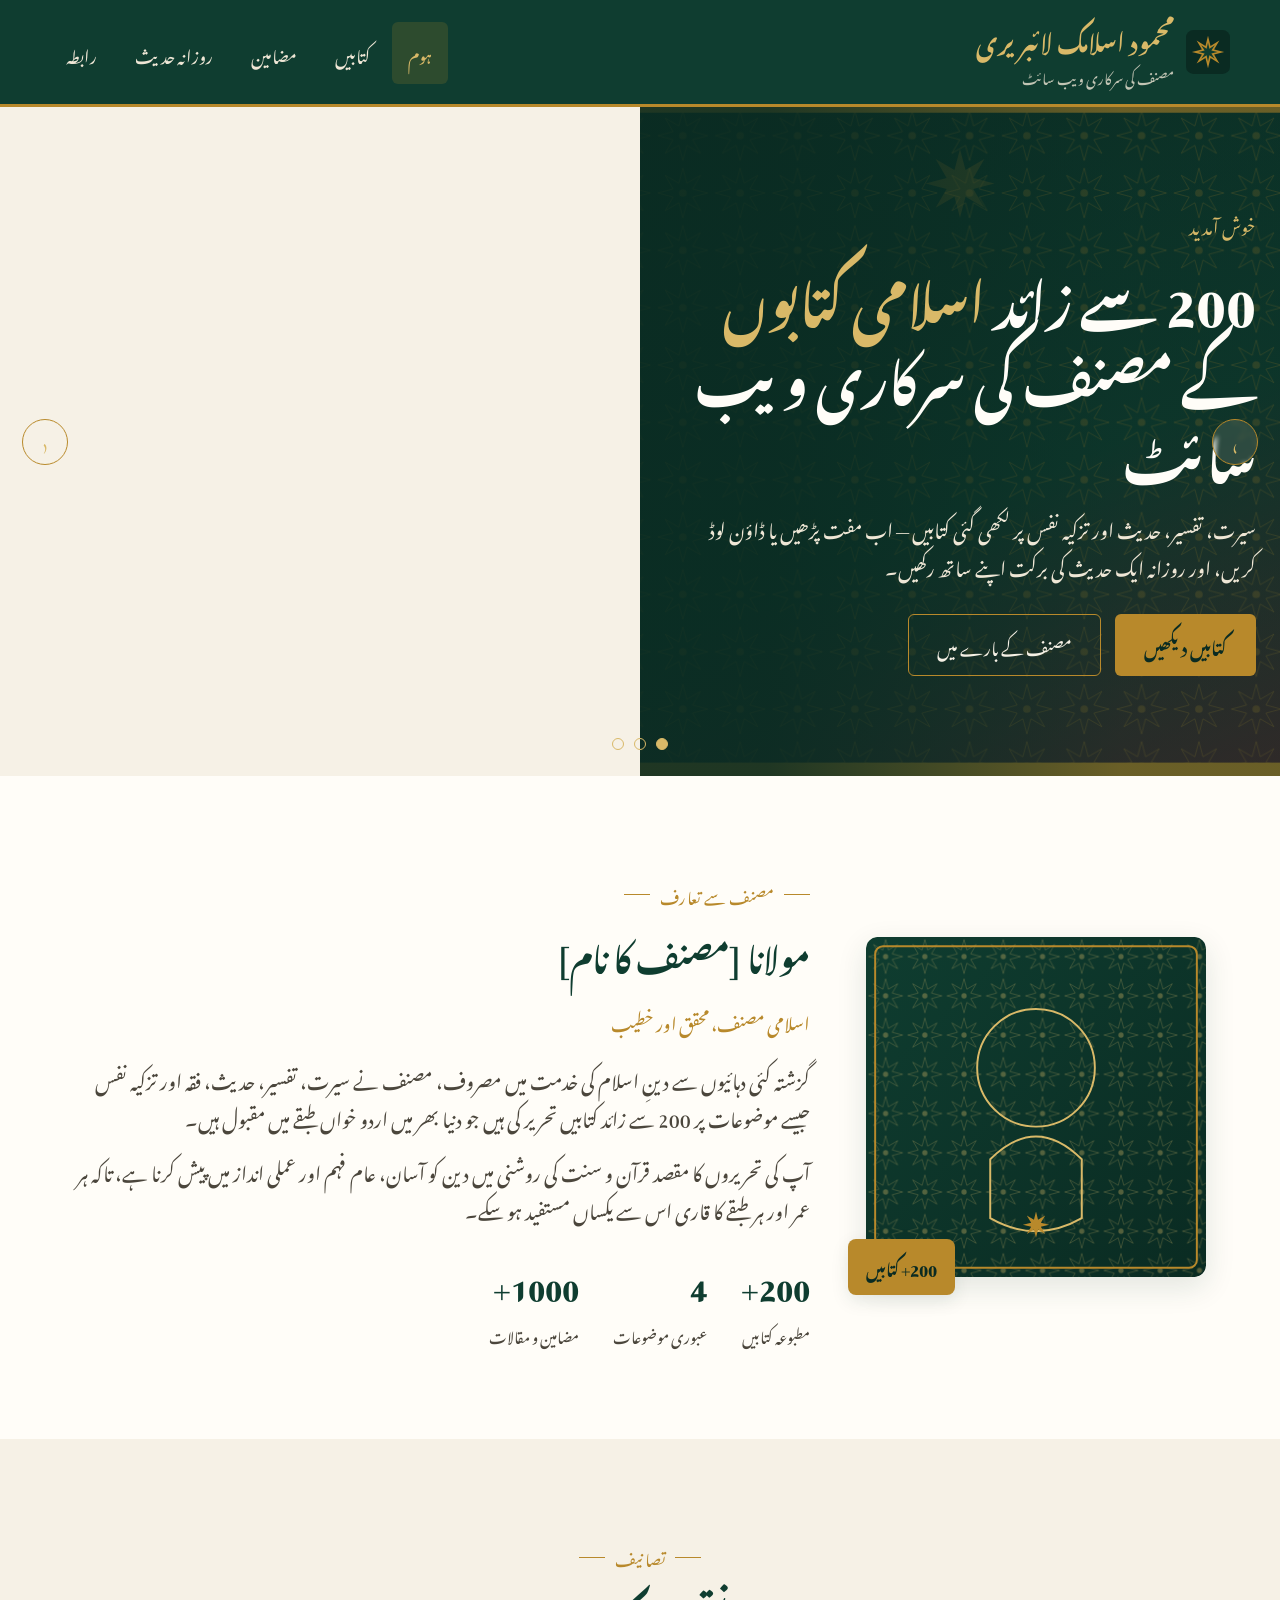
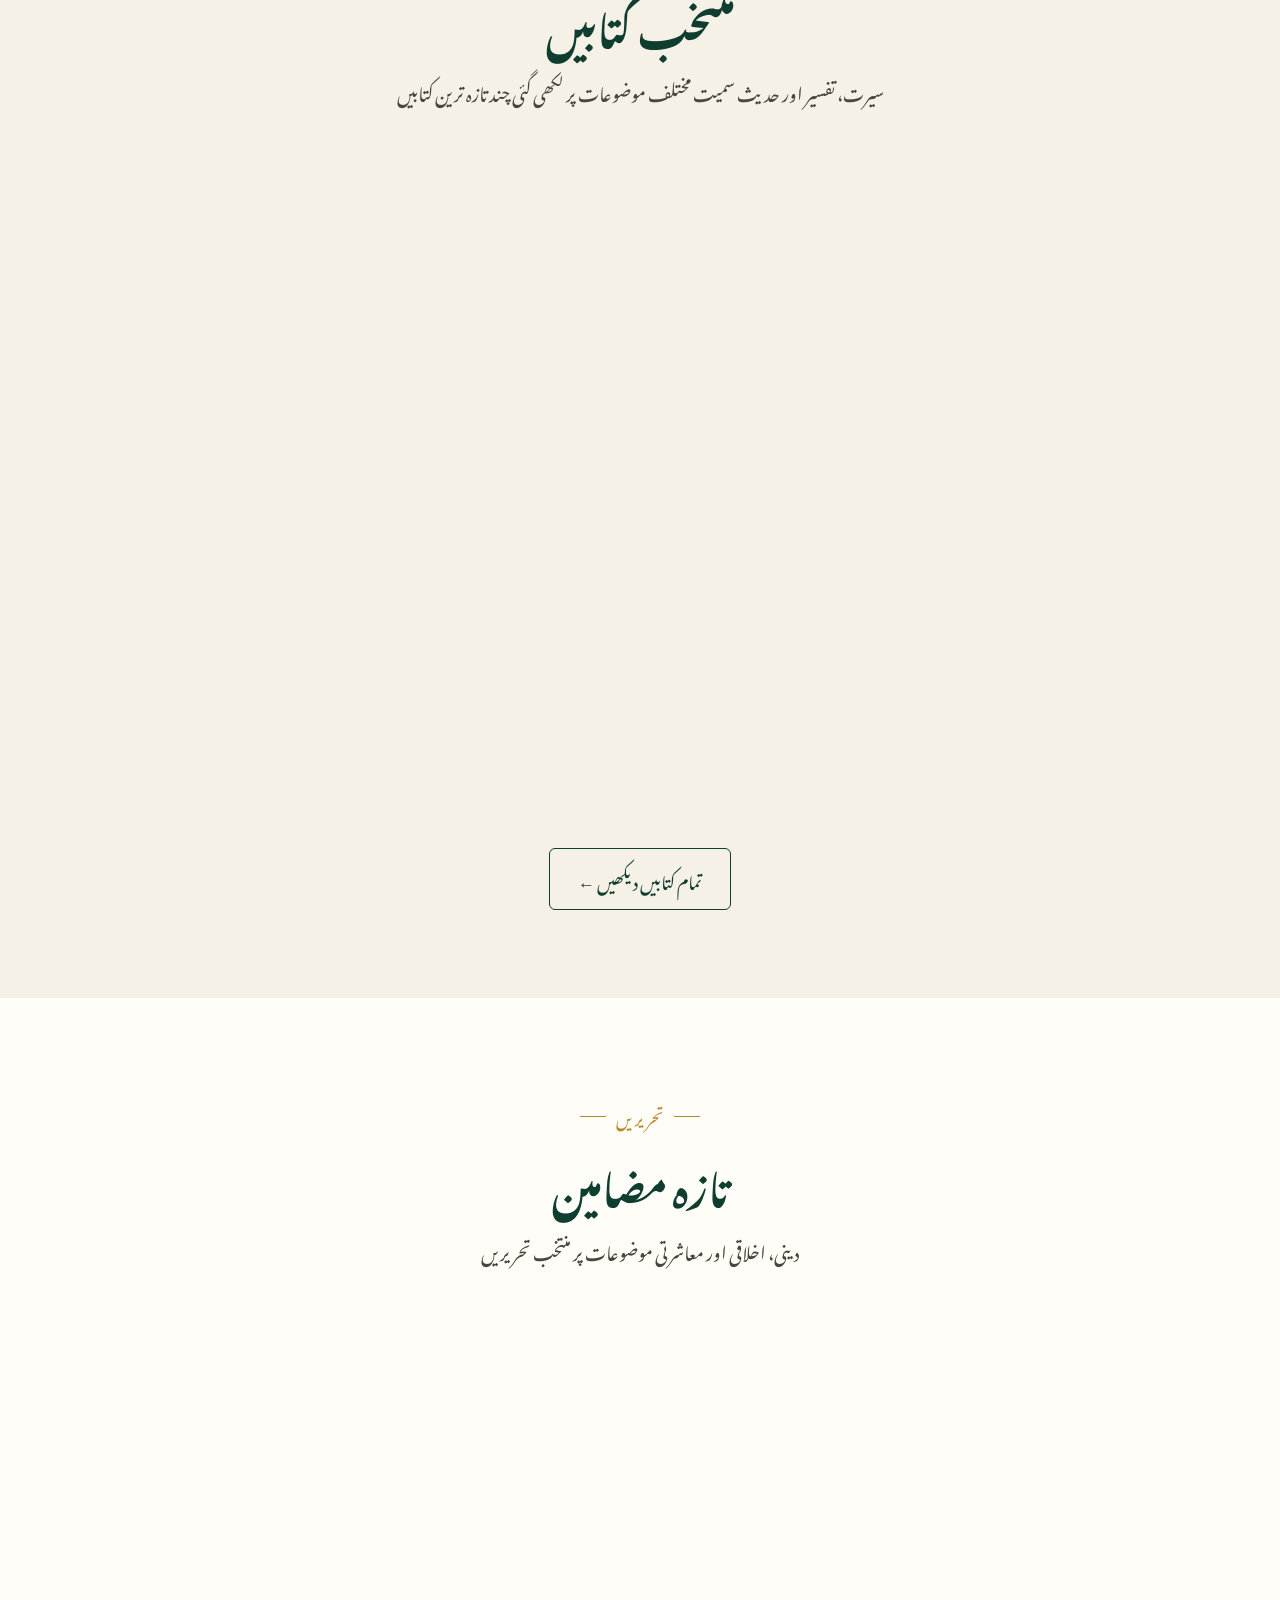
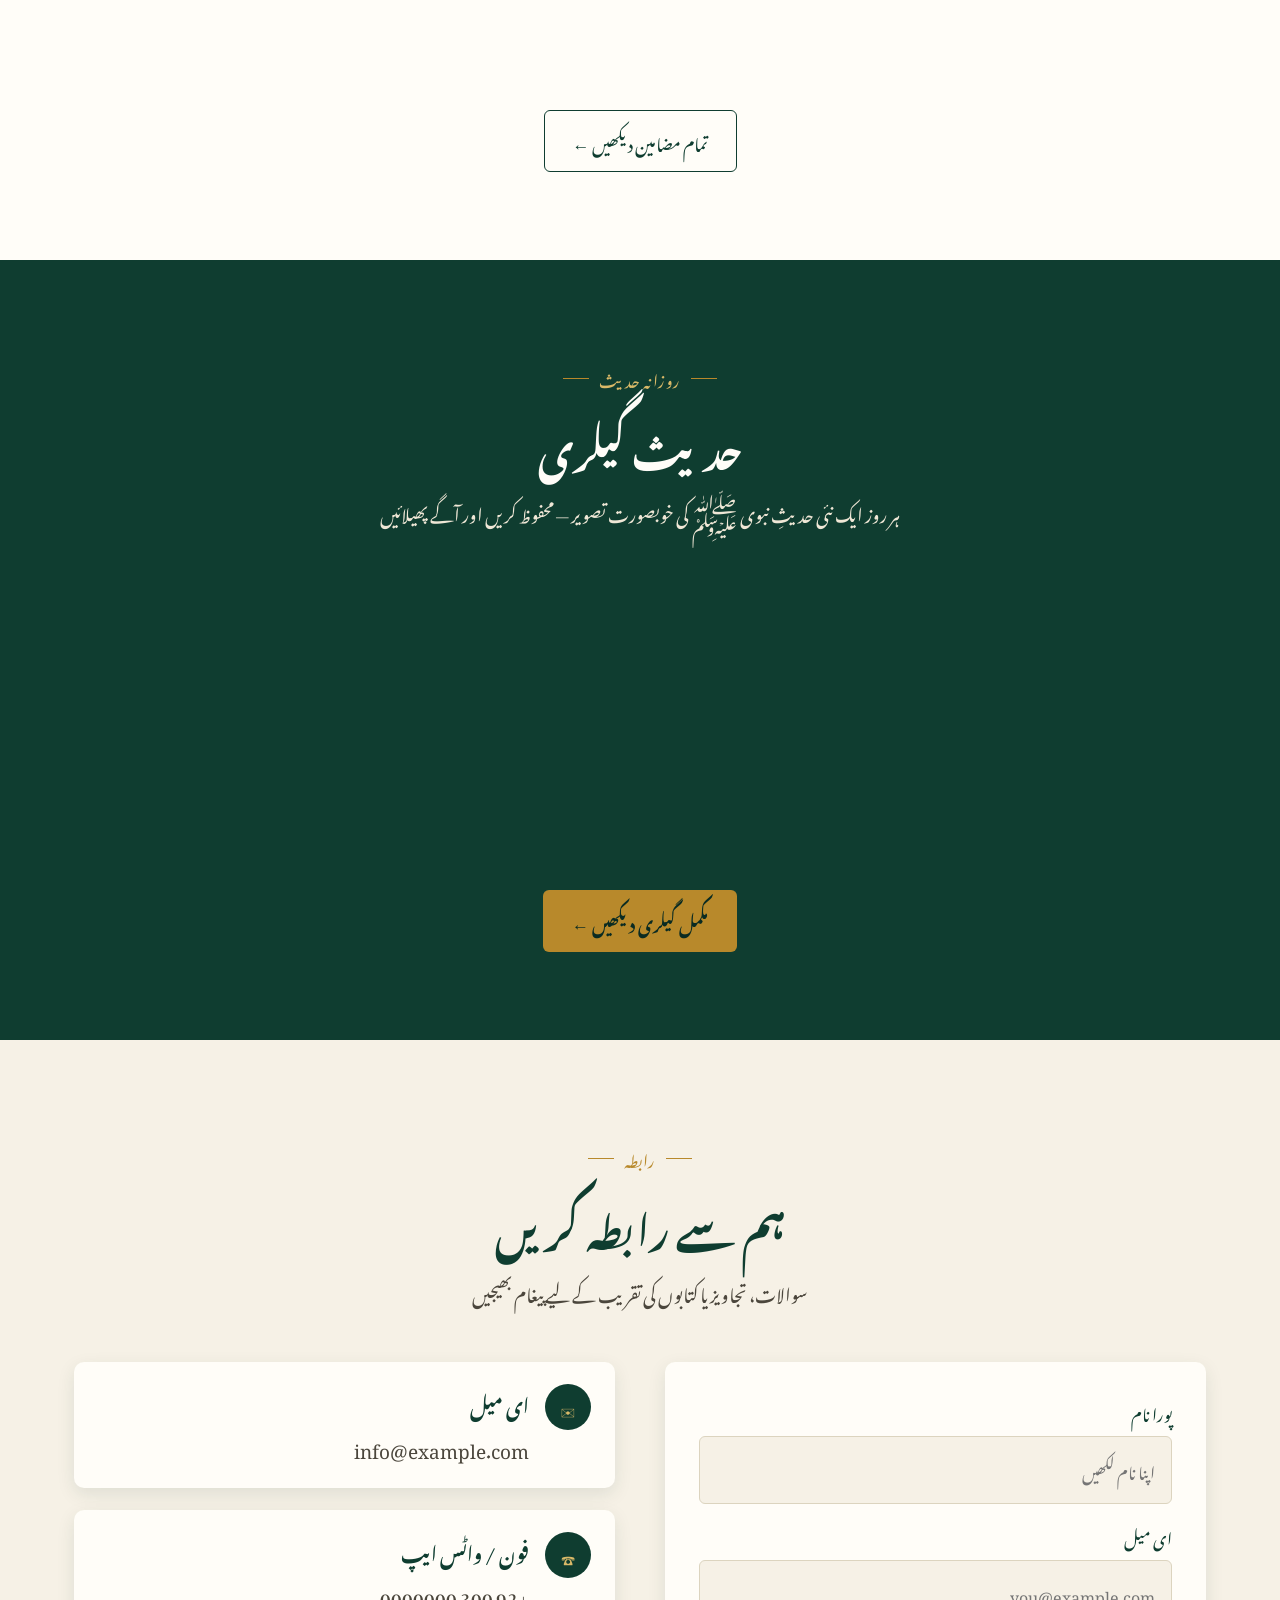
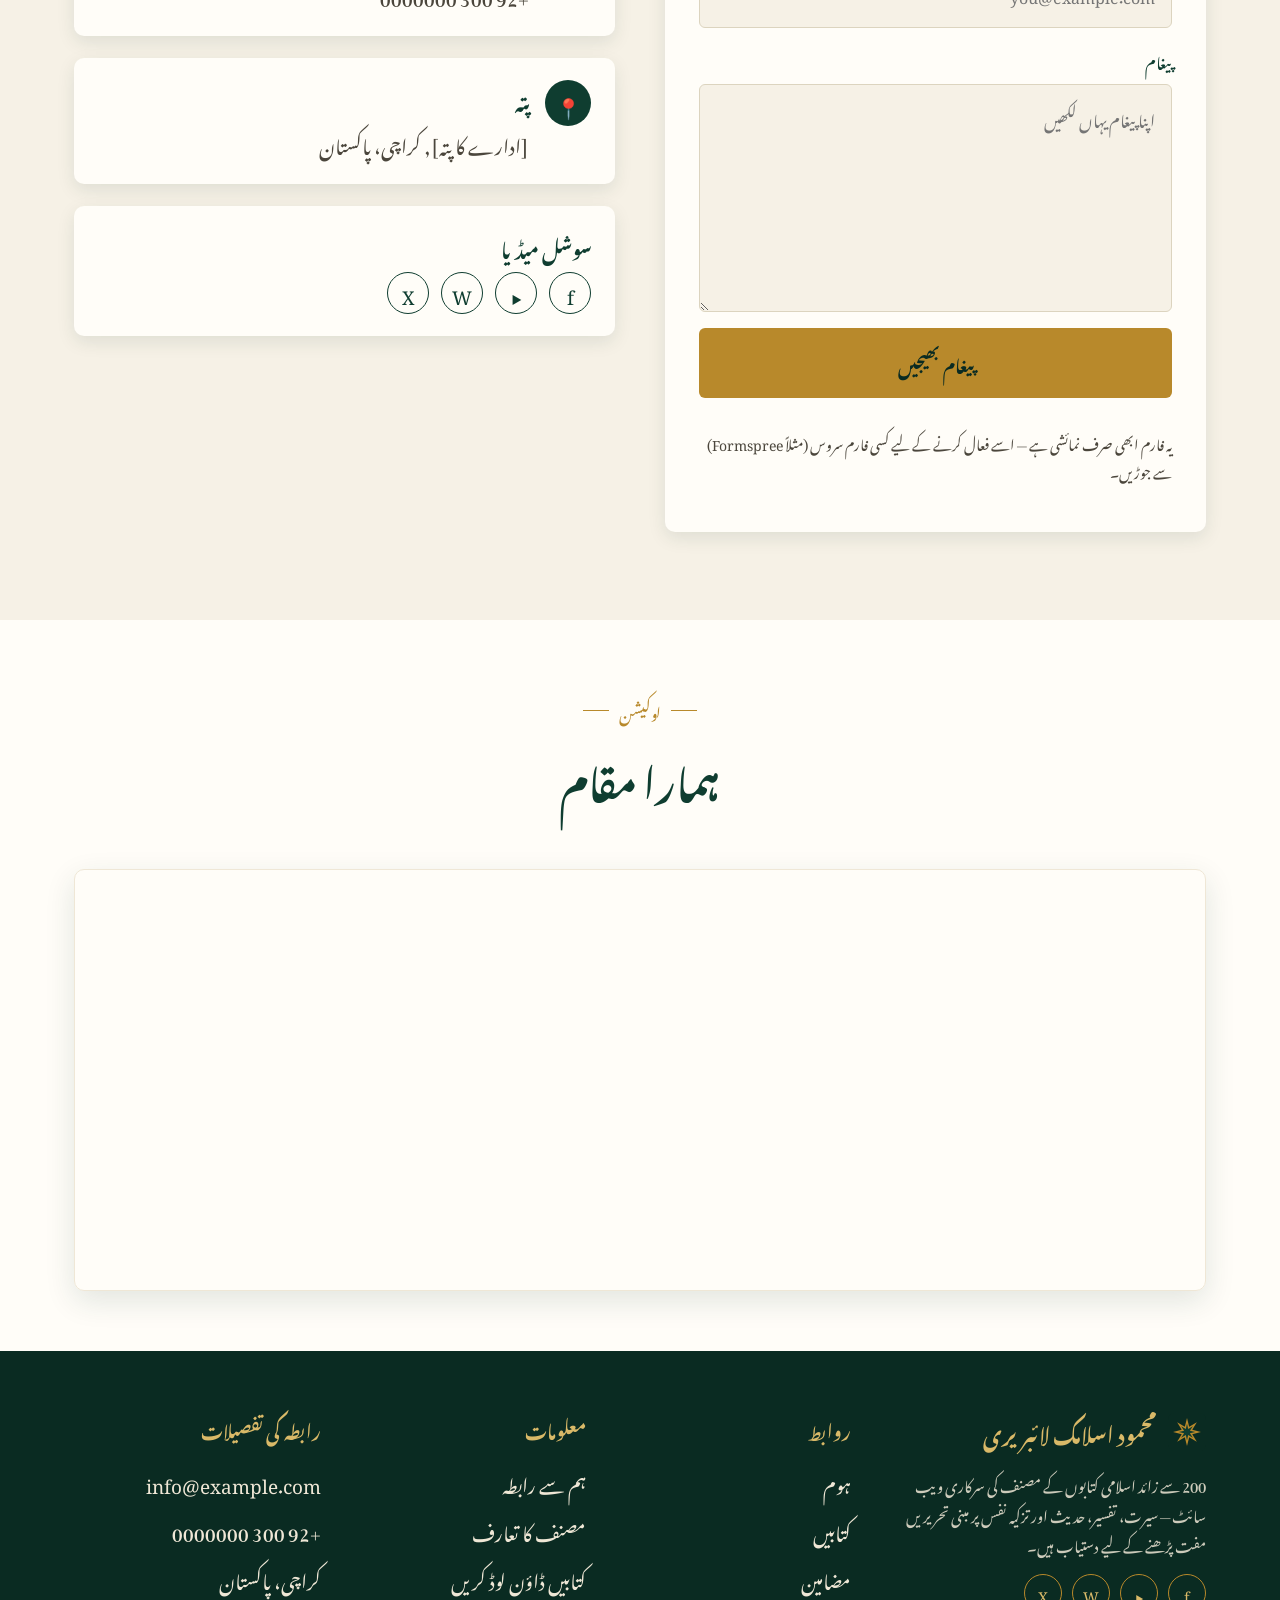
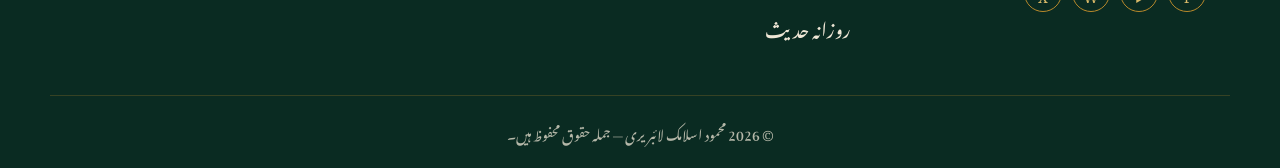
==== index.html @ 7988f1d2 "Add files via upload" ====
<!DOCTYPE html>
<html lang="ur" dir="rtl">
<head>
<meta charset="UTF-8">
<meta name="viewport" content="width=device-width, initial-scale=1.0">
<title>محمود اسلامک لائبریری | مصنف کی سرکاری ویب سائٹ</title>
<meta name="description" content="اردو اسلامی کتابیں، مضامین اور روزانہ حدیث کی تصاویر — مصنف کی 200 سے زائد اسلامی کتابوں کی سرکاری ویب سائٹ۔">
<link rel="icon" type="image/svg+xml" href="assets/images/misc/logo-mark.svg">

<link rel="preconnect" href="https://fonts.googleapis.com">
<link rel="preconnect" href="https://fonts.gstatic.com" crossorigin>
<link href="https://fonts.googleapis.com/css2?family=Noto+Nastaliq+Urdu:wght@400;600;700&family=Amiri:wght@400;700&display=swap" rel="stylesheet">
<link rel="stylesheet" href="assets/css/style.css">
</head>
<body data-page="home">

<a href="#main" class="skip-link">مرکزی مواد پر جائیں</a>

<!-- ===== HEADER ===== -->
<header class="site-header">
  <nav class="nav container">
    <a href="index.html" class="brand">
      <img src="assets/images/misc/logo-mark.svg" alt="لوگو">
      <span class="brand-text">
        <span class="brand-title">محمود اسلامک لائبریری</span>
        <span class="brand-tag">مصنف کی سرکاری ویب سائٹ</span>
      </span>
    </a>
    <button class="nav-toggle" aria-label="مینیو کھولیں" aria-expanded="false">☰</button>
    <ul class="nav-links">
      <li><a href="index.html" data-nav="home">ہوم</a></li>
      <li><a href="books.html" data-nav="books">کتابیں</a></li>
      <li><a href="articles.html" data-nav="articles">مضامین</a></li>
      <li><a href="hadith.html" data-nav="hadith">روزانہ حدیث</a></li>
      <li><a href="contact.html" data-nav="contact">رابطہ</a></li>
    </ul>
  </nav>
</header>

<main id="main">

<!-- ===== HERO SLIDER ===== -->
<section class="hero-slider">
  <div class="hero-slide active">
    <img class="hero-slide-bg" src="assets/images/misc/hero-banner.svg" alt="">
    <div class="hero-slide-overlay"></div>
    <div class="hero-content container">
      <div class="hero-eyebrow">خوش آمدید</div>
      <h1 class="hero-title">200 سے زائد <span>اسلامی کتابوں</span> کے مصنف کی سرکاری ویب سائٹ</h1>
      <p class="hero-desc">سیرت، تفسیر، حدیث اور تزکیہ نفس پر لکھی گئی کتابیں — اب مفت پڑھیں یا ڈاؤن لوڈ کریں، اور روزانہ ایک حدیث کی برکت اپنے ساتھ رکھیں۔</p>
      <div class="hero-actions">
        <a href="books.html" class="btn btn-gold">کتابیں دیکھیں</a>
        <a href="#author" class="btn btn-outline">مصنف کے بارے میں</a>
      </div>
    </div>
  </div>

  <div class="hero-slide">
    <img class="hero-slide-bg" src="assets/images/misc/hero-banner.svg" alt="">
    <div class="hero-slide-overlay"></div>
    <div class="hero-content container">
      <div class="hero-eyebrow">تازہ ترین تصنیف</div>
      <h1 class="hero-title">"سیرت النبی ﷺ کے <span>درخشاں پہلو</span>" اب دستیاب ہے</h1>
      <p class="hero-desc">312 صفحات پر مشتمل یہ کتاب سیرتِ طیبہ کے اہم گوشوں کو آسان اور دلنشین انداز میں بیان کرتی ہے۔</p>
      <div class="hero-actions">
        <a href="books.html" class="btn btn-gold">ابھی پڑھیں</a>
      </div>
    </div>
  </div>

  <div class="hero-slide">
    <img class="hero-slide-bg" src="assets/images/misc/hero-banner.svg" alt="">
    <div class="hero-slide-overlay"></div>
    <div class="hero-content container">
      <div class="hero-eyebrow">روزانہ حدیث</div>
      <h1 class="hero-title">ہر دن ایک <span>حدیثِ نبوی ﷺ</span> کی روشنی میں</h1>
      <p class="hero-desc">ہماری روزانہ حدیث گیلری سے آراستہ خوبصورت تصاویر اپنے موبائل میں محفوظ کریں اور دوسروں تک پہنچائیں۔</p>
      <div class="hero-actions">
        <a href="hadith.html" class="btn btn-gold">گیلری دیکھیں</a>
      </div>
    </div>
  </div>

  <button class="slider-arrow prev" aria-label="پچھلی سلائیڈ">‹</button>
  <button class="slider-arrow next" aria-label="اگلی سلائیڈ">›</button>
  <div class="slider-dots"></div>
</section>

<!-- ===== AUTHOR INTRODUCTION ===== -->
<section id="author" class="section author-section">
  <div class="container author-grid">
    <div class="author-portrait-wrap reveal">
      <img src="assets/images/misc/author-portrait.svg" alt="مصنف کی تصویر">
      <div class="author-badge">200+ کتابیں</div>
    </div>
    <div class="reveal">
      <div class="eyebrow">مصنف سے تعارف</div>
      <h2 class="author-name">مولانا [مصنف کا نام]</h2>
      <p class="author-role">اسلامی مصنف، محقق اور خطیب</p>
      <div class="author-bio">
        <p>گزشتہ کئی دہائیوں سے دینِ اسلام کی خدمت میں مصروف، مصنف نے سیرت، تفسیر، حدیث، فقہ اور تزکیہ نفس جیسے موضوعات پر 200 سے زائد کتابیں تحریر کی ہیں جو دنیا بھر میں اردو خواں طبقے میں مقبول ہیں۔</p>
        <p>آپ کی تحریروں کا مقصد قرآن و سنت کی روشنی میں دین کو آسان، عام فہم اور عملی انداز میں پیش کرنا ہے، تاکہ ہر عمر اور ہر طبقے کا قاری اس سے یکساں مستفید ہو سکے۔</p>
      </div>
      <div class="author-stats">
        <div class="author-stat"><b>200+</b><span>مطبوعہ کتابیں</span></div>
        <div class="author-stat"><b>4</b><span>عبوری موضوعات</span></div>
        <div class="author-stat"><b>1000+</b><span>مضامین و مقالات</span></div>
      </div>
    </div>
  </div>
</section>

<!-- ===== BOOKS SECTION ===== -->
<section class="section books-section">
  <div class="container">
    <div class="section-head reveal">
      <div class="eyebrow">تصانیف</div>
      <h2 class="section-title">منتخب کتابیں</h2>
      <p class="section-sub">سیرت، تفسیر اور حدیث سمیت مختلف موضوعات پر لکھی گئی چند تازہ ترین کتابیں</p>
    </div>
    <div class="books-grid" data-books-home></div>
    <div class="section-footer-link">
      <a href="books.html" class="btn btn-outline-dark">تمام کتابیں دیکھیں ←</a>
    </div>
  </div>
</section>

<!-- ===== ARTICLES SECTION ===== -->
<section class="section articles-section">
  <div class="container">
    <div class="section-head reveal">
      <div class="eyebrow">تحریریں</div>
      <h2 class="section-title">تازہ مضامین</h2>
      <p class="section-sub">دینی، اخلاقی اور معاشرتی موضوعات پر منتخب تحریریں</p>
    </div>
    <div class="articles-grid" data-articles-home></div>
    <div class="section-footer-link">
      <a href="articles.html" class="btn btn-outline-dark">تمام مضامین دیکھیں ←</a>
    </div>
  </div>
</section>

<!-- ===== DAILY HADITH GALLERY ===== -->
<section class="section hadith-section">
  <div class="container">
    <div class="section-head reveal">
      <div class="eyebrow">روزانہ حدیث</div>
      <h2 class="section-title">حدیث گیلری</h2>
      <p class="section-sub">ہر روز ایک نئی حدیثِ نبوی ﷺ کی خوبصورت تصویر — محفوظ کریں اور آگے پھیلائیں</p>
    </div>
    <div class="hadith-grid hadith-grid--home" data-hadith-home></div>
    <div class="section-footer-link">
      <a href="hadith.html" class="btn btn-gold">مکمل گیلری دیکھیں ←</a>
    </div>
  </div>
</section>

<!-- ===== CONTACT US ===== -->
<section class="section contact-section" id="contact">
  <div class="container">
    <div class="section-head reveal">
      <div class="eyebrow">رابطہ</div>
      <h2 class="section-title">ہم سے رابطہ کریں</h2>
      <p class="section-sub">سوالات، تجاویز یا کتابوں کی تقریب کے لیے پیغام بھیجیں</p>
    </div>
    <div class="contact-grid">
      <form class="contact-form reveal" data-contact-form>
        <div class="form-row">
          <label for="name">پورا نام</label>
          <input type="text" id="name" name="name" placeholder="اپنا نام لکھیں" required>
        </div>
        <div class="form-row">
          <label for="email">ای میل</label>
          <input type="email" id="email" name="email" placeholder="you@example.com" required>
        </div>
        <div class="form-row">
          <label for="message">پیغام</label>
          <textarea id="message" name="message" rows="5" placeholder="اپنا پیغام یہاں لکھیں" required></textarea>
        </div>
        <button type="submit" class="btn btn-gold btn-block">پیغام بھیجیں</button>
        <p class="form-note" data-form-status>یہ فارم ابھی صرف نمائشی ہے — اسے فعال کرنے کے لیے کسی فارم سروس (مثلاً Formspree) سے جوڑیں۔</p>
      </form>
      <div class="contact-info reveal">
        <div class="info-card">
          <span class="info-icon">✉</span>
          <div><h3>ای میل</h3><p>info@example.com</p></div>
        </div>
        <div class="info-card">
          <span class="info-icon">☎</span>
          <div><h3>فون / واٹس ایپ</h3><p>+92 300 0000000</p></div>
        </div>
        <div class="info-card">
          <span class="info-icon">📍</span>
          <div><h3>پتہ</h3><p>[ادارے کا پتہ], کراچی، پاکستان</p></div>
        </div>
        <div class="info-card">
          <div>
            <h3>سوشل میڈیا</h3>
            <div class="social-row">
              <a href="#" aria-label="فیس بک">f</a>
              <a href="#" aria-label="یوٹیوب">▶</a>
              <a href="#" aria-label="واٹس ایپ">W</a>
              <a href="#" aria-label="ایکس">X</a>
            </div>
          </div>
        </div>
      </div>
    </div>
  </div>
</section>

<!-- ===== LOCATION ===== -->
<section class="section section--tight location-section">
  <div class="container">
    <div class="section-head reveal">
      <div class="eyebrow">لوکیشن</div>
      <h2 class="section-title">ہمارا مقام</h2>
    </div>
    <div class="map-frame reveal">
      <iframe
        src="https://www.google.com/maps?q=Karachi,Pakistan&output=embed"
        loading="lazy"
        referrerpolicy="no-referrer-when-downgrade"
        title="نقشے پر مقام"></iframe>
    </div>
  </div>
</section>

</main>

<!-- ===== FOOTER ===== -->
<footer class="site-footer">
  <div class="container footer-grid">
    <div>
      <div class="footer-brand">
        <img src="assets/images/misc/logo-mark.svg" alt="لوگو">
        <span>محمود اسلامک لائبریری</span>
      </div>
      <p class="footer-desc">200 سے زائد اسلامی کتابوں کے مصنف کی سرکاری ویب سائٹ — سیرت، تفسیر، حدیث اور تزکیہ نفس پر مبنی تحریریں مفت پڑھنے کے لیے دستیاب ہیں۔</p>
      <div class="footer-social">
        <a href="#" aria-label="فیس بک">f</a>
        <a href="#" aria-label="یوٹیوب">▶</a>
        <a href="#" aria-label="واٹس ایپ">W</a>
        <a href="#" aria-label="ایکس">X</a>
      </div>
    </div>
    <div class="footer-col">
      <h4>روابط</h4>
      <ul>
        <li><a href="index.html">ہوم</a></li>
        <li><a href="books.html">کتابیں</a></li>
        <li><a href="articles.html">مضامین</a></li>
        <li><a href="hadith.html">روزانہ حدیث</a></li>
      </ul>
    </div>
    <div class="footer-col">
      <h4>معلومات</h4>
      <ul>
        <li><a href="contact.html">ہم سے رابطہ</a></li>
        <li><a href="index.html#author">مصنف کا تعارف</a></li>
        <li><a href="books.html">کتابیں ڈاؤن لوڈ کریں</a></li>
      </ul>
    </div>
    <div class="footer-col">
      <h4>رابطہ کی تفصیلات</h4>
      <ul>
        <li>info@example.com</li>
        <li>+92 300 0000000</li>
        <li>کراچی، پاکستان</li>
      </ul>
    </div>
  </div>
  <div class="footer-bottom container">
    © <span id="year"></span> محمود اسلامک لائبریری — جملہ حقوق محفوظ ہیں۔
  </div>
</footer>

<div class="lightbox">
  <button class="lightbox-close" aria-label="بند کریں">✕</button>
  <img src="" alt="">
</div>

<script>document.getElementById('year').textContent = new Date().getFullYear();</script>
<script defer src="assets/js/data.js"></script>
<script defer src="assets/js/main.js"></script>
</body>
</html>
---- assets/css/style.css ----
/* =========================================================
   محمود اسلامک لائبریری — Main Stylesheet
   Author bookshelf site — RTL, Urdu/Arabic typography
   ========================================================= */

/* ---------- Fonts ----------
   Primary Urdu font: Jameel Noori Nastaleeq (place font files in
   assets/fonts/ — see assets/fonts/README.md). Falls back to the
   Noto Nastaliq Urdu webfont (loaded via Google Fonts in <head>)
   so the site still looks correct before you add the local file.

   Primary Arabic (Quranic / Hadith) font: Al Qalam Quran Majeed Web
   (place font files in assets/fonts/). Falls back to Amiri / Noto
   Naskh Arabic (also loaded via Google Fonts).
------------------------------------------------------------ */

@font-face {
  font-family: 'Jameel Noori Nastaleeq';
  src: url('../fonts/JameelNooriNastaleeq.woff2') format('woff2'),
       url('../fonts/JameelNooriNastaleeq.woff') format('woff'),
       url('../fonts/JameelNooriNastaleeq.ttf') format('truetype');
  font-weight: normal;
  font-style: normal;
  font-display: swap;
}

@font-face {
  font-family: 'Al Qalam Quran Majeed Web';
  src: url('../fonts/AlQalamQuranMajeedWeb.woff2') format('woff2'),
       url('../fonts/AlQalamQuranMajeedWeb.woff') format('woff'),
       url('../fonts/AlQalamQuranMajeedWeb.ttf') format('truetype');
  font-weight: normal;
  font-style: normal;
  font-display: swap;
}

:root{
  /* ---- Palette: deep manuscript green, aged gold, parchment, maroon ---- */
  --green-deep:   #0F3D30;
  --green-dark:   #0A2B22;
  --green-mid:    #1F5C46;
  --gold:         #B8892B;
  --gold-light:   #D9B968;
  --parchment:    #F6F1E6;
  --parchment-2:  #EFE7D6;
  --maroon:       #6E1E2C;
  --ink:          #24211C;
  --ink-soft:     #4B463C;
  --white:        #FFFDF8;

  --font-urdu:  'Jameel Noori Nastaleeq', 'Noto Nastaliq Urdu', 'Alvi Nastaleeq', serif;
  --font-arabic:'Al Qalam Quran Majeed Web', 'Amiri', 'Noto Naskh Arabic', serif;

  --radius: 10px;
  --shadow-soft: 0 10px 30px rgba(15, 61, 48, 0.12);
  --shadow-card: 0 6px 18px rgba(15, 61, 48, 0.10);
  --container: 1180px;
}

*{ box-sizing: border-box; }
html{ scroll-behavior: smooth; }

body{
  margin: 0;
  background: var(--parchment);
  color: var(--ink);
  font-family: var(--font-urdu);
  font-size: 19px;
  line-height: 2;
  direction: rtl;
  text-align: right;
  overflow-x: hidden;
}

img{ max-width: 100%; display: block; }
a{ color: inherit; text-decoration: none; }
ul{ margin: 0; padding: 0; list-style: none; }
button{ font-family: inherit; cursor: pointer; }

.container{
  max-width: var(--container);
  margin: 0 auto;
  padding: 0 24px;
}

.arabic{
  font-family: var(--font-arabic);
  direction: rtl;
}

/* ---------- Skip link (accessibility) ---------- */
.skip-link{
  position: absolute;
  right: -999px;
  top: 0;
  background: var(--gold);
  color: var(--green-dark);
  padding: 10px 18px;
  z-index: 999;
  border-radius: 0 0 8px 8px;
}
.skip-link:focus{ right: 12px; }

/* ---------- Section labels / eyebrow ---------- */
.section{ padding: 88px 0; }
.section--tight{ padding: 60px 0; }
.section-head{
  text-align: center;
  margin-bottom: 52px;
}
.eyebrow{
  display: inline-flex;
  align-items: center;
  gap: 10px;
  color: var(--gold);
  font-size: 16px;
  letter-spacing: 0.5px;
  margin-bottom: 10px;
}
.eyebrow::before,
.eyebrow::after{
  content: "";
  width: 26px;
  height: 1px;
  background: var(--gold);
}
.section-title{
  font-size: 40px;
  color: var(--green-deep);
  margin: 0 0 10px;
  font-weight: 700;
}
.section-sub{
  color: var(--ink-soft);
  font-size: 18px;
  max-width: 640px;
  margin: 0 auto;
}

.ornament-divider{
  display: block;
  width: 220px;
  height: 26px;
  margin: 18px auto 0;
  opacity: 0.9;
}

/* ---------- Buttons ---------- */
.btn{
  display: inline-flex;
  align-items: center;
  gap: 8px;
  padding: 13px 28px;
  border-radius: 6px;
  font-size: 17px;
  border: 1px solid transparent;
  transition: transform .18s ease, box-shadow .18s ease, background .18s ease, color .18s ease;
}
.btn:hover{ transform: translateY(-2px); }
.btn-gold{
  background: var(--gold);
  color: var(--green-dark);
  font-weight: 700;
}
.btn-gold:hover{ background: var(--gold-light); box-shadow: var(--shadow-soft); }
.btn-outline{
  background: transparent;
  border-color: var(--gold);
  color: var(--parchment);
}
.btn-outline:hover{ background: rgba(184,137,43,0.15); }
.btn-outline-dark{
  background: transparent;
  border-color: var(--green-deep);
  color: var(--green-deep);
}
.btn-outline-dark:hover{ background: var(--green-deep); color: var(--white); }
.btn-block{ width: 100%; justify-content: center; }
.btn-sm{ padding: 9px 18px; font-size: 15px; }

/* =========================================================
   HEADER / NAV
   ========================================================= */
.site-header{
  position: sticky;
  top: 0;
  z-index: 200;
  background: var(--green-deep);
  border-bottom: 3px solid var(--gold);
}
.nav{
  display: flex;
  align-items: center;
  justify-content: space-between;
  padding: 14px 0;
}
.brand{
  display: flex;
  align-items: center;
  gap: 12px;
  color: var(--parchment);
}
.brand img{ width: 44px; height: 44px; }
.brand-text{ display: flex; flex-direction: column; }
.brand-title{ font-size: 24px; color: var(--gold-light); font-weight: 700; }
.brand-tag{ font-size: 14px; color: var(--parchment-2); opacity: 0.8; }

.nav-links{
  display: flex;
  align-items: center;
  gap: 6px;
}
.nav-links a{
  color: var(--parchment-2);
  padding: 10px 16px;
  border-radius: 6px;
  font-size: 17px;
  transition: background .18s ease, color .18s ease;
  position: relative;
}
.nav-links a:hover,
.nav-links a.active{
  background: rgba(184,137,43,0.18);
  color: var(--gold-light);
}
.nav-toggle{
  display: none;
  background: transparent;
  border: 1px solid var(--gold);
  border-radius: 6px;
  width: 44px;
  height: 40px;
  color: var(--gold-light);
  font-size: 22px;
}

@media (max-width: 900px){
  .nav-toggle{ display: block; }
  .nav-links{
    position: absolute;
    inset-inline: 0;
    top: 100%;
    background: var(--green-deep);
    flex-direction: column;
    align-items: stretch;
    padding: 10px 20px 20px;
    border-bottom: 3px solid var(--gold);
    display: none;
  }
  .nav-links.open{ display: flex; }
  .nav-links a{ padding: 12px 10px; }
}

/* =========================================================
   HERO / SLIDER (home page)
   ========================================================= */
.hero-slider{
  position: relative;
  overflow: hidden;
  color: var(--parchment);
  min-height: 560px;
  display: flex;
  align-items: center;
}
.hero-slide{
  position: absolute;
  inset: 0;
  opacity: 0;
  visibility: hidden;
  transition: opacity .8s ease;
  display: flex;
  align-items: center;
}
.hero-slide.active{ opacity: 1; visibility: visible; position: relative; }
.hero-slide-bg{
  position: absolute;
  inset: 0;
  z-index: 0;
  object-fit: cover;
  width: 100%;
  height: 100%;
}
.hero-slide-overlay{
  position: absolute;
  inset: 0;
  background: linear-gradient(90deg, rgba(10,43,34,0.88) 20%, rgba(10,43,34,0.45) 75%);
  z-index: 1;
}
.hero-content{
  position: relative;
  z-index: 2;
  max-width: 640px;
  padding: 100px 24px;
}
.hero-eyebrow{
  color: var(--gold-light);
  font-size: 17px;
  margin-bottom: 14px;
  letter-spacing: .4px;
}
.hero-title{
  font-size: 52px;
  line-height: 1.5;
  margin: 0 0 18px;
  color: var(--white);
}
.hero-title span{ color: var(--gold-light); }
.hero-desc{
  font-size: 19px;
  color: var(--parchment-2);
  margin-bottom: 30px;
  max-width: 560px;
}
.hero-actions{ display: flex; gap: 14px; flex-wrap: wrap; }

.slider-dots{
  position: absolute;
  bottom: 26px;
  right: 50%;
  transform: translateX(50%);
  display: flex;
  gap: 10px;
  z-index: 3;
}
.slider-dots button{
  width: 12px; height: 12px;
  border-radius: 50%;
  border: 1px solid var(--gold-light);
  background: transparent;
  padding: 0;
}
.slider-dots button.active{ background: var(--gold-light); }

.slider-arrow{
  position: absolute;
  top: 50%;
  transform: translateY(-50%);
  z-index: 3;
  width: 46px; height: 46px;
  border-radius: 50%;
  background: rgba(246,241,230,0.12);
  border: 1px solid var(--gold);
  color: var(--gold-light);
  font-size: 20px;
  display: flex; align-items: center; justify-content: center;
  backdrop-filter: blur(2px);
}
.slider-arrow:hover{ background: rgba(184,137,43,0.35); }
.slider-arrow.prev{ left: 22px; }
.slider-arrow.next{ right: 22px; }

@media (max-width: 700px){
  .hero-title{ font-size: 34px; }
  .hero-content{ padding: 70px 20px; }
  .hero-slider{ min-height: 480px; }
}

/* =========================================================
   AUTHOR SECTION
   ========================================================= */
.author-section{
  background: var(--white);
}
.author-grid{
  display: grid;
  grid-template-columns: 340px 1fr;
  gap: 56px;
  align-items: center;
}
.author-portrait-wrap{
  position: relative;
}
.author-portrait-wrap img{ border-radius: var(--radius); box-shadow: var(--shadow-soft); }
.author-badge{
  position: absolute;
  bottom: -18px;
  left: -18px;
  background: var(--gold);
  color: var(--green-dark);
  padding: 12px 18px;
  border-radius: 8px;
  font-weight: 700;
  box-shadow: var(--shadow-card);
  font-size: 16px;
}
.author-name{
  font-size: 32px;
  color: var(--green-deep);
  margin: 0 0 6px;
}
.author-role{
  color: var(--gold);
  font-size: 18px;
  margin-bottom: 20px;
}
.author-bio p{ margin: 0 0 16px; color: var(--ink-soft); }
.author-stats{
  display: flex;
  gap: 34px;
  margin-top: 26px;
  flex-wrap: wrap;
}
.author-stat b{
  display: block;
  font-size: 30px;
  color: var(--green-deep);
}
.author-stat span{ color: var(--ink-soft); font-size: 15px; }

@media (max-width: 860px){
  .author-grid{ grid-template-columns: 1fr; }
  .author-portrait-wrap{ max-width: 320px; margin: 0 auto; }
}

/* =========================================================
   BOOKS
   ========================================================= */
.books-section{ background: var(--parchment); }
.books-grid{
  display: grid;
  grid-template-columns: repeat(4, 1fr);
  gap: 30px;
}
.book-card{
  background: var(--white);
  border-radius: var(--radius);
  overflow: hidden;
  box-shadow: var(--shadow-card);
  transition: transform .2s ease, box-shadow .2s ease;
  display: flex;
  flex-direction: column;
}
.book-card:hover{ transform: translateY(-6px); box-shadow: var(--shadow-soft); }
.book-cover{
  aspect-ratio: 3/4.2;
  overflow: hidden;
  background: var(--green-deep);
}
.book-cover img{ width: 100%; height: 100%; object-fit: cover; }
.book-body{
  padding: 18px 18px 20px;
  display: flex;
  flex-direction: column;
  gap: 6px;
  flex: 1;
}
.book-name{
  font-size: 21px;
  color: var(--green-deep);
  margin: 0;
  min-height: 58px;
}
.book-meta{
  color: var(--ink-soft);
  font-size: 14px;
  margin-bottom: 10px;
}
.book-actions{
  margin-top: auto;
  display: flex;
  gap: 10px;
}
.book-actions .btn{ flex: 1; padding: 10px 8px; font-size: 15px; justify-content: center; }

.section-footer-link{
  text-align: center;
  margin-top: 44px;
}

@media (max-width: 1000px){
  .books-grid{ grid-template-columns: repeat(2, 1fr); }
}
@media (max-width: 560px){
  .books-grid{ grid-template-columns: 1fr 1fr; gap: 16px; }
  .book-name{ font-size: 17px; min-height: auto; }
  .book-actions{ flex-direction: column; }
}

/* filter bar (books page) */
.filter-bar{
  display: flex;
  flex-wrap: wrap;
  gap: 10px;
  justify-content: center;
  margin-bottom: 44px;
}
.filter-btn{
  padding: 9px 20px;
  border-radius: 30px;
  border: 1px solid var(--green-deep);
  color: var(--green-deep);
  background: transparent;
  font-size: 15px;
  transition: all .18s ease;
}
.filter-btn.active,
.filter-btn:hover{
  background: var(--green-deep);
  color: var(--white);
}
.search-bar{
  max-width: 460px;
  margin: 0 auto 40px;
  position: relative;
}
.search-bar input{
  width: 100%;
  padding: 13px 46px 13px 18px;
  border-radius: 30px;
  border: 1px solid var(--parchment-2);
  background: var(--white);
  font-family: var(--font-urdu);
  font-size: 16px;
  color: var(--ink);
  box-shadow: var(--shadow-card);
}
.search-bar span{
  position: absolute;
  right: 16px;
  top: 50%;
  transform: translateY(-50%);
  color: var(--gold);
}

/* =========================================================
   ARTICLES
   ========================================================= */
.articles-section{ background: var(--white); }
.articles-grid{
  display: grid;
  grid-template-columns: repeat(2, 1fr);
  gap: 34px;
}
.article-card{
  display: grid;
  grid-template-columns: 220px 1fr;
  gap: 20px;
  background: var(--parchment);
  border-radius: var(--radius);
  overflow: hidden;
  box-shadow: var(--shadow-card);
  transition: transform .2s ease, box-shadow .2s ease;
}
.article-card:hover{ transform: translateY(-4px); box-shadow: var(--shadow-soft); }
.article-thumb{ overflow: hidden; background: var(--green-deep); }
.article-thumb img{ width: 100%; height: 100%; object-fit: cover; min-height: 180px; }
.article-body{ padding: 20px 22px 20px 10px; display: flex; flex-direction: column; }
.article-cat{
  color: var(--gold);
  font-size: 14px;
  margin-bottom: 8px;
}
.article-title{
  font-size: 22px;
  color: var(--green-deep);
  margin: 0 0 10px;
  line-height: 1.6;
}
.article-excerpt{
  color: var(--ink-soft);
  font-size: 15.5px;
  margin: 0 0 14px;
  line-height: 1.9;
}
.article-foot{
  margin-top: auto;
  display: flex;
  align-items: center;
  justify-content: space-between;
  font-size: 14px;
  color: var(--ink-soft);
}
.article-foot a{ color: var(--maroon); font-weight: 700; }

@media (max-width: 900px){
  .articles-grid{ grid-template-columns: 1fr; }
  .article-card{ grid-template-columns: 1fr; }
  .article-body{ padding: 16px 18px 20px; }
}

/* article detail page */
.article-detail-hero{
  background: var(--green-deep);
  color: var(--parchment);
  padding: 70px 0 50px;
  text-align: center;
}
.article-detail-hero .article-cat{ color: var(--gold-light); }
.article-detail-hero h1{
  font-size: 38px;
  max-width: 820px;
  margin: 10px auto 18px;
  color: var(--white);
}
.article-detail-meta{
  display: flex;
  gap: 20px;
  justify-content: center;
  color: var(--parchment-2);
  font-size: 15px;
  flex-wrap: wrap;
}
.article-detail-cover{
  max-width: 900px;
  margin: -46px auto 0;
  border-radius: var(--radius);
  overflow: hidden;
  box-shadow: var(--shadow-soft);
  position: relative;
  z-index: 2;
}
.article-detail-body{
  max-width: 760px;
  margin: 50px auto 0;
  font-size: 20px;
  line-height: 2.1;
  color: var(--ink);
}
.article-detail-body p{ margin: 0 0 22px; }
.article-detail-body h2{
  color: var(--green-deep);
  font-size: 26px;
  margin: 40px 0 16px;
}
.article-quote{
  border-inline-start: 4px solid var(--gold);
  padding: 14px 22px;
  margin: 30px 0;
  background: var(--parchment);
  color: var(--maroon);
  font-size: 20px;
  border-radius: 0 8px 8px 0;
}
.back-link{
  display: inline-flex;
  align-items: center;
  gap: 8px;
  color: var(--green-deep);
  font-weight: 700;
  margin: 30px 0;
}

/* =========================================================
   HADITH GALLERY
   ========================================================= */
.hadith-section{ background: var(--green-deep); }
.hadith-section .section-title{ color: var(--white); }
.hadith-section .section-sub{ color: var(--parchment-2); }
.hadith-section .eyebrow{ color: var(--gold-light); }
.hadith-grid{
  display: grid;
  grid-template-columns: repeat(2, 1fr);
  gap: 26px;
}
.hadith-grid.hadith-grid--home{ grid-template-columns: repeat(4, 1fr); }
.hadith-card{
  position: relative;
  border-radius: var(--radius);
  overflow: hidden;
  box-shadow: var(--shadow-soft);
  cursor: zoom-in;
}
.hadith-card img{ width: 100%; aspect-ratio: 1/1; object-fit: cover; }
.hadith-card .hadith-zoom{
  position: absolute;
  inset: 0;
  background: rgba(10,43,34,0.0);
  display: flex;
  align-items: center;
  justify-content: center;
  color: var(--gold-light);
  font-size: 26px;
  opacity: 0;
  transition: all .2s ease;
}
.hadith-card:hover .hadith-zoom{ background: rgba(10,43,34,0.35); opacity: 1; }

@media (max-width: 1000px){
  .hadith-grid.hadith-grid--home{ grid-template-columns: repeat(2, 1fr); }
}
@media (max-width: 560px){
  .hadith-grid{ gap: 14px; }
}

/* lightbox */
.lightbox{
  position: fixed;
  inset: 0;
  background: rgba(10,20,16,0.92);
  display: none;
  align-items: center;
  justify-content: center;
  z-index: 999;
  padding: 30px;
}
.lightbox.open{ display: flex; }
.lightbox img{
  max-width: min(560px, 90vw);
  max-height: 85vh;
  border-radius: 10px;
  box-shadow: 0 20px 60px rgba(0,0,0,0.5);
}
.lightbox-close{
  position: absolute;
  top: 24px;
  left: 24px;
  width: 46px; height: 46px;
  border-radius: 50%;
  background: rgba(255,255,255,0.08);
  border: 1px solid var(--gold);
  color: var(--gold-light);
  font-size: 22px;
}

/* =========================================================
   CONTACT + LOCATION
   ========================================================= */
.contact-section{ background: var(--parchment); }
.contact-grid{
  display: grid;
  grid-template-columns: 1fr 1fr;
  gap: 50px;
}
.contact-form{
  background: var(--white);
  padding: 34px;
  border-radius: var(--radius);
  box-shadow: var(--shadow-card);
  display: flex;
  flex-direction: column;
  gap: 16px;
}
.form-row{ display: flex; flex-direction: column; gap: 8px; }
.form-row label{ font-size: 16px; color: var(--green-deep); }
.form-row input,
.form-row textarea{
  padding: 13px 16px;
  border-radius: 6px;
  border: 1px solid #DCD4BF;
  font-family: var(--font-urdu);
  font-size: 16px;
  background: var(--parchment);
  color: var(--ink);
  resize: vertical;
}
.form-row input:focus,
.form-row textarea:focus{
  outline: 2px solid var(--gold);
  outline-offset: 1px;
}
.form-note{
  font-size: 14px;
  color: var(--ink-soft);
}
.contact-info{
  display: flex;
  flex-direction: column;
  gap: 22px;
}
.info-card{
  background: var(--white);
  border-radius: var(--radius);
  padding: 22px 24px;
  box-shadow: var(--shadow-card);
  display: flex;
  gap: 16px;
  align-items: flex-start;
}
.info-icon{
  width: 46px; height: 46px;
  border-radius: 50%;
  background: var(--green-deep);
  color: var(--gold-light);
  display: flex; align-items: center; justify-content: center;
  font-size: 20px;
  flex-shrink: 0;
}
.info-card h3{ margin: 0 0 6px; color: var(--green-deep); font-size: 19px; }
.info-card p{ margin: 0; color: var(--ink-soft); }
.social-row{ display: flex; gap: 12px; margin-top: 4px; }
.social-row a{
  width: 42px; height: 42px;
  border-radius: 50%;
  border: 1px solid var(--green-deep);
  color: var(--green-deep);
  display: flex; align-items: center; justify-content: center;
}
.social-row a:hover{ background: var(--green-deep); color: var(--white); }

.location-section{ background: var(--white); }
.map-frame{
  border-radius: var(--radius);
  overflow: hidden;
  box-shadow: var(--shadow-soft);
  border: 1px solid var(--parchment-2);
}
.map-frame iframe{ width: 100%; height: 420px; border: 0; display: block; }

@media (max-width: 900px){
  .contact-grid{ grid-template-columns: 1fr; }
}

/* =========================================================
   PAGE HERO (inner pages)
   ========================================================= */
.page-hero{
  background: var(--green-deep);
  color: var(--parchment);
  padding: 64px 0;
  text-align: center;
  position: relative;
  overflow: hidden;
}
.page-hero::after{
  content: "";
  position: absolute;
  inset: 0;
  background-image: url('../images/misc/hero-banner.svg');
  background-size: cover;
  background-position: center;
  opacity: 0.35;
  z-index: 0;
}
.page-hero-inner{ position: relative; z-index: 1; }
.page-hero h1{ font-size: 40px; color: var(--white); margin: 8px 0 10px; }
.page-hero p{ color: var(--parchment-2); font-size: 17px; }
.breadcrumb{
  display: inline-flex;
  gap: 8px;
  color: var(--gold-light);
  font-size: 15px;
}

/* =========================================================
   FOOTER
   ========================================================= */
.site-footer{
  background: var(--green-dark);
  color: var(--parchment-2);
  padding-top: 60px;
}
.footer-grid{
  display: grid;
  grid-template-columns: 1.4fr 1fr 1fr 1.1fr;
  gap: 40px;
  padding-bottom: 40px;
  border-bottom: 1px solid rgba(184,137,43,0.25);
}
.footer-brand{ display: flex; gap: 12px; align-items: center; margin-bottom: 14px; }
.footer-brand img{ width: 38px; height: 38px; }
.footer-brand span{ font-size: 21px; color: var(--gold-light); font-weight: 700; }
.footer-col h4{ color: var(--gold-light); font-size: 18px; margin: 0 0 16px; }
.footer-col ul li{ margin-bottom: 10px; }
.footer-col ul li a:hover{ color: var(--gold-light); }
.footer-desc{ color: var(--parchment-2); opacity: 0.85; font-size: 15px; max-width: 320px; }
.footer-social{ display: flex; gap: 10px; margin-top: 16px; }
.footer-social a{
  width: 38px; height: 38px;
  border-radius: 50%;
  border: 1px solid var(--gold);
  display: flex; align-items: center; justify-content: center;
  color: var(--gold-light);
  font-size: 15px;
}
.footer-social a:hover{ background: var(--gold); color: var(--green-dark); }
.footer-bottom{
  padding: 22px 0;
  text-align: center;
  font-size: 14px;
  color: var(--parchment-2);
  opacity: 0.75;
}

@media (max-width: 860px){
  .footer-grid{ grid-template-columns: 1fr 1fr; }
}
@media (max-width: 520px){
  .footer-grid{ grid-template-columns: 1fr; }
}

/* =========================================================
   UTILITIES
   ========================================================= */
.text-center{ text-align: center; }
.mt-0{ margin-top: 0; }
.reveal{
  opacity: 0;
  transform: translateY(24px);
  transition: opacity .6s ease, transform .6s ease;
}
.reveal.in{ opacity: 1; transform: translateY(0); }

.badge-tag{
  display: inline-block;
  background: var(--parchment-2);
  color: var(--green-deep);
  font-size: 13px;
  padding: 4px 12px;
  border-radius: 20px;
}

@media (prefers-reduced-motion: reduce){
  *{ transition: none !important; animation: none !important; scroll-behavior: auto !important; }
}
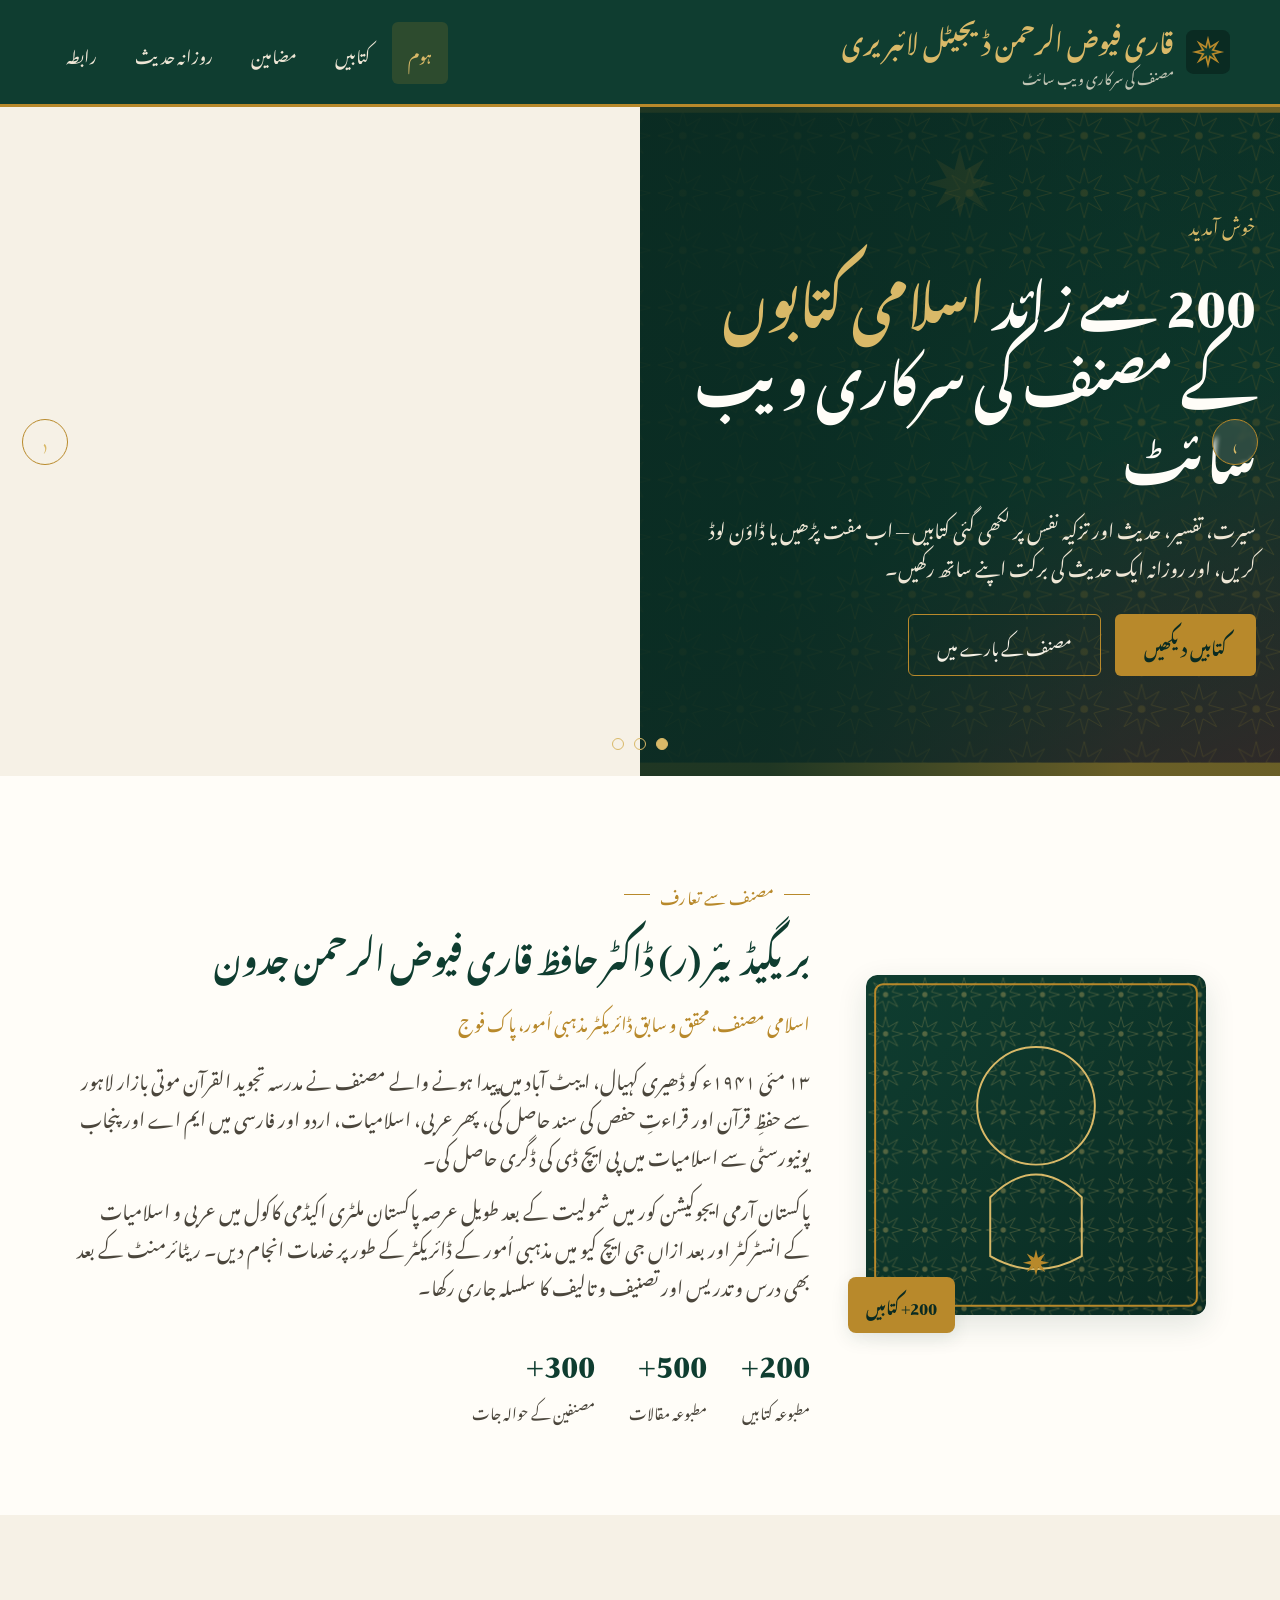
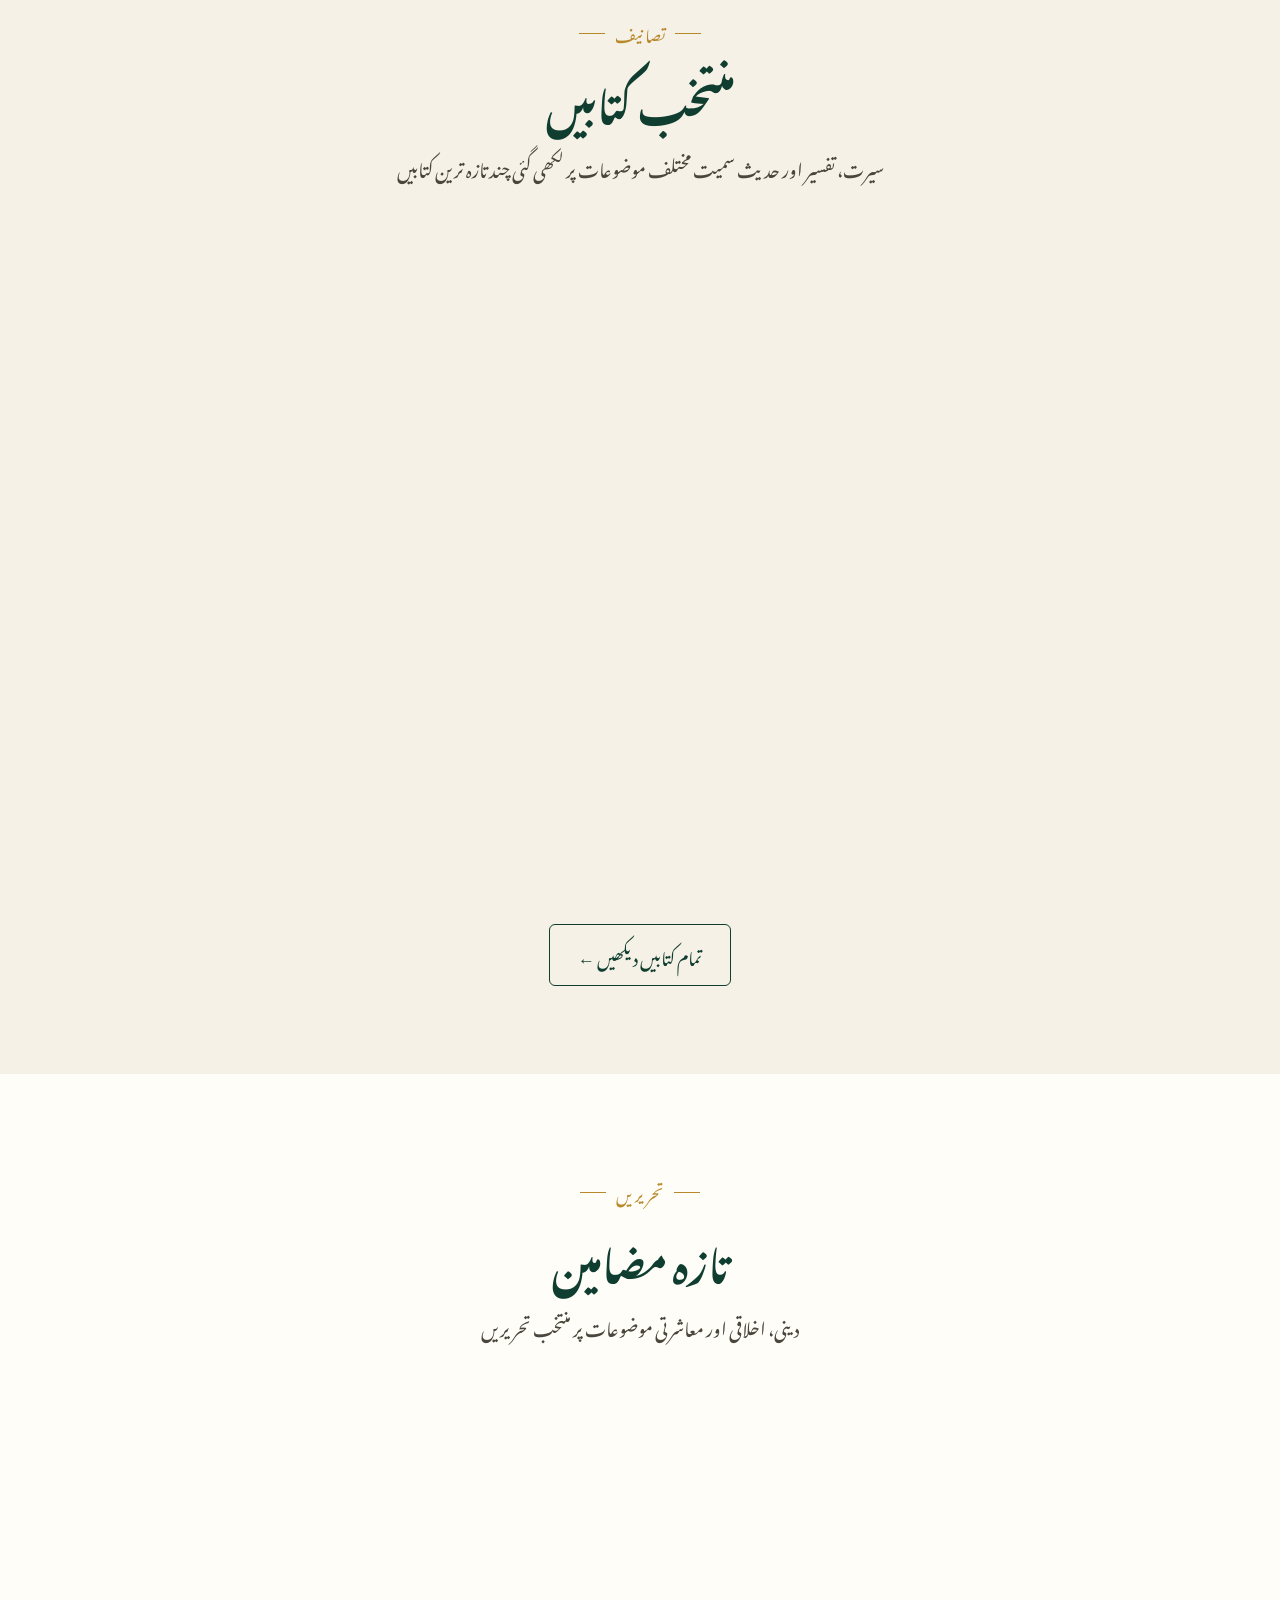
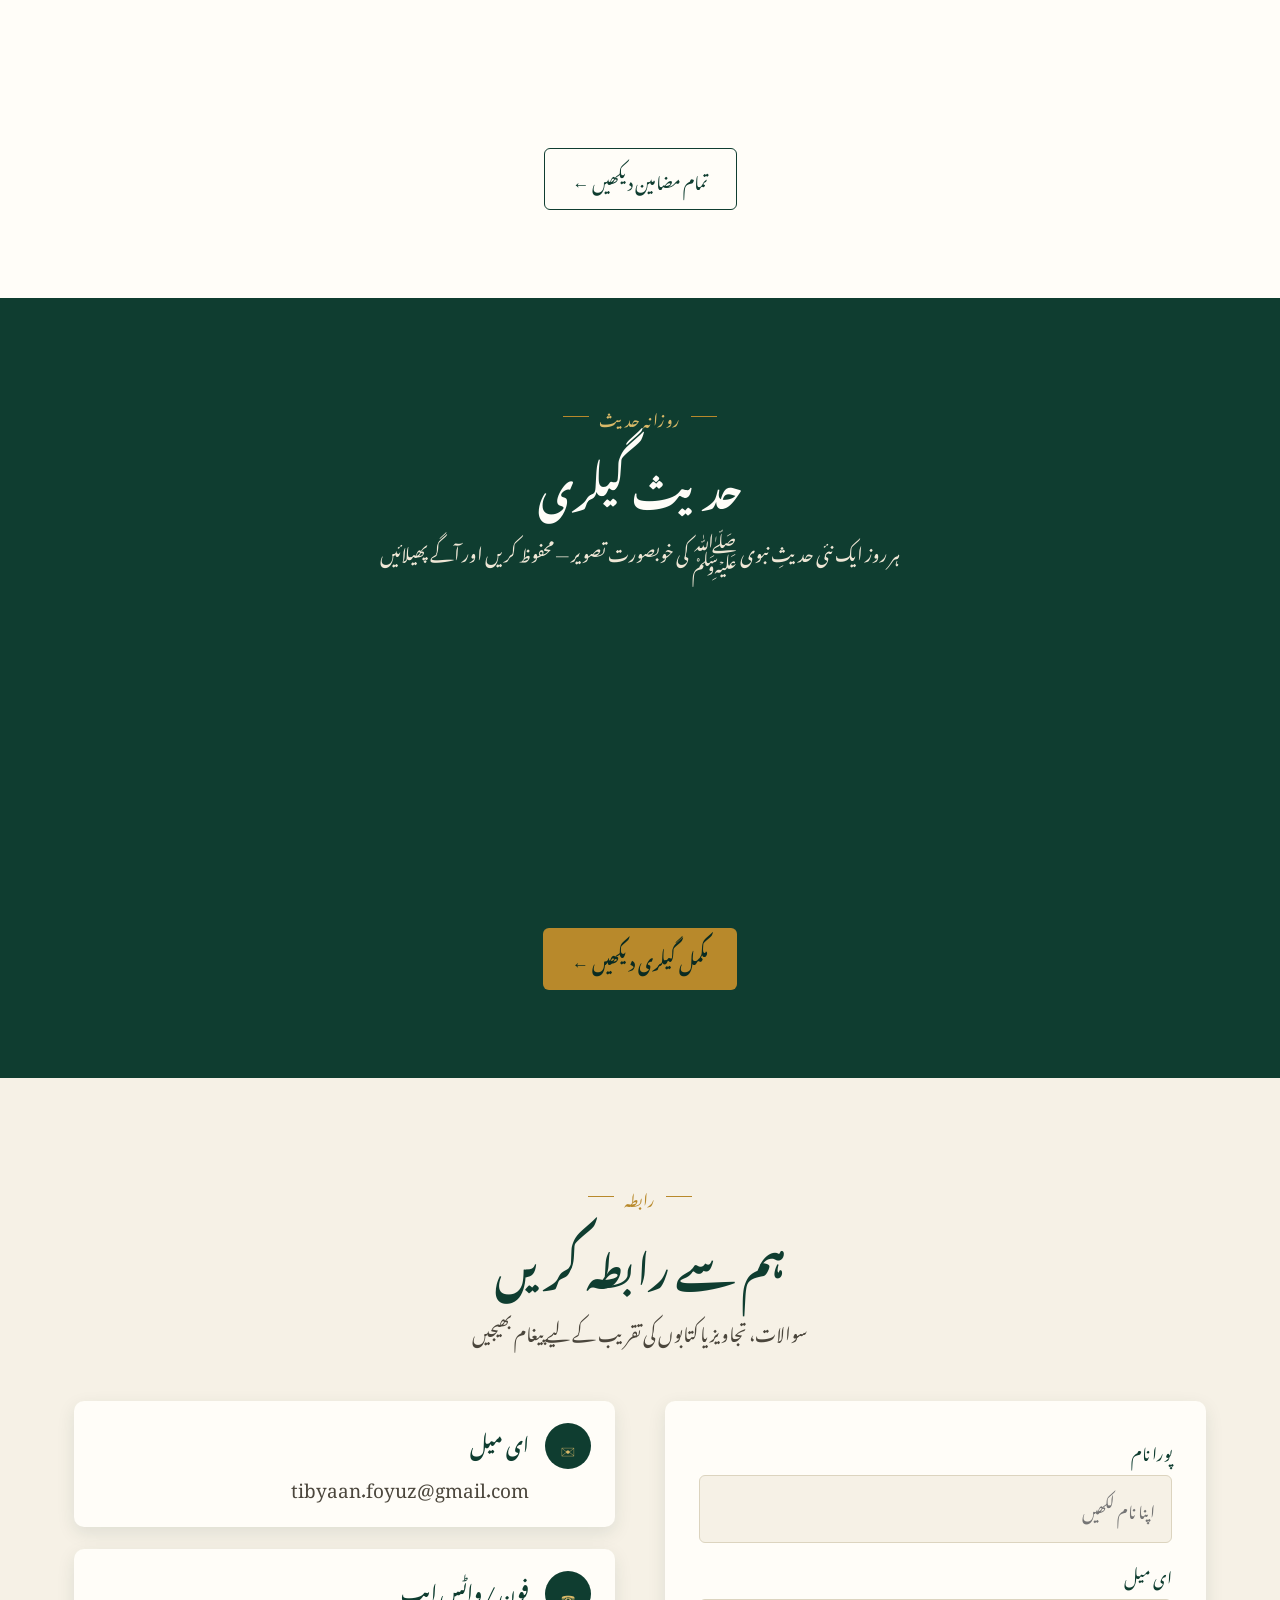
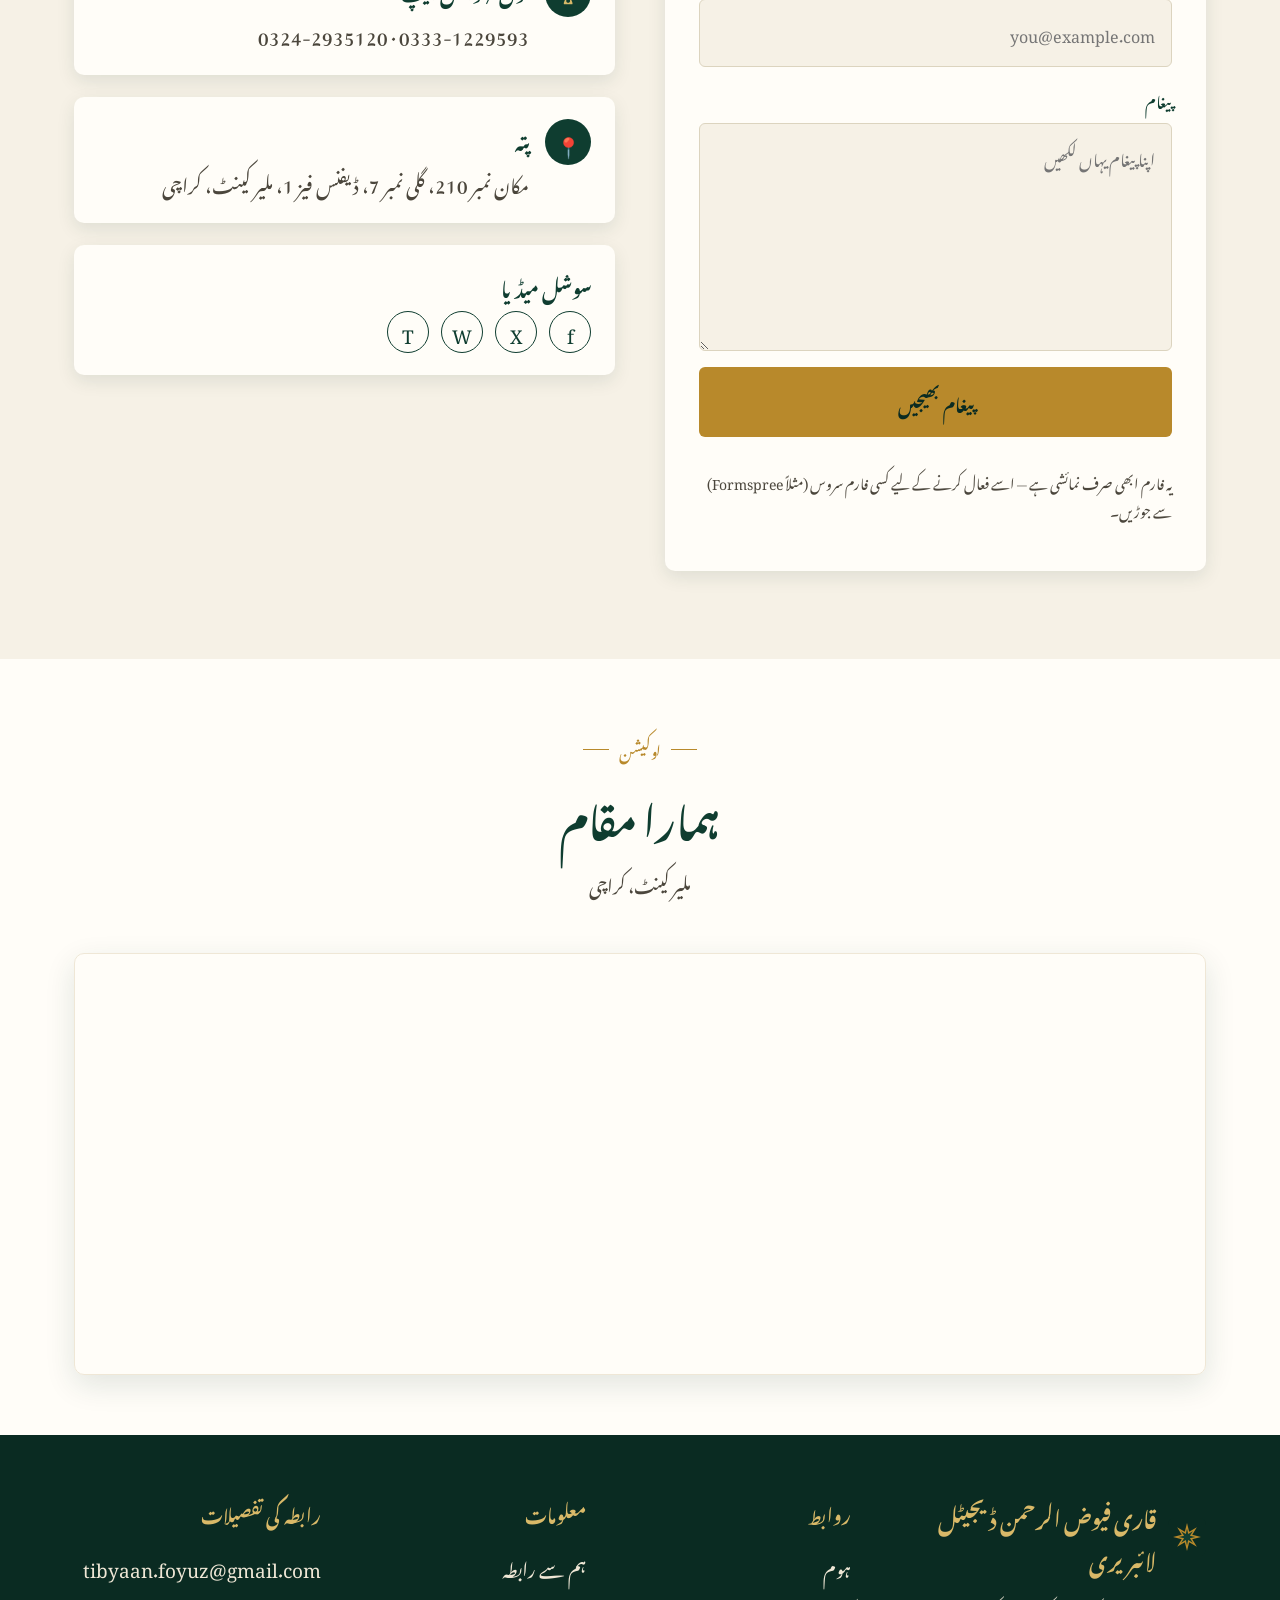
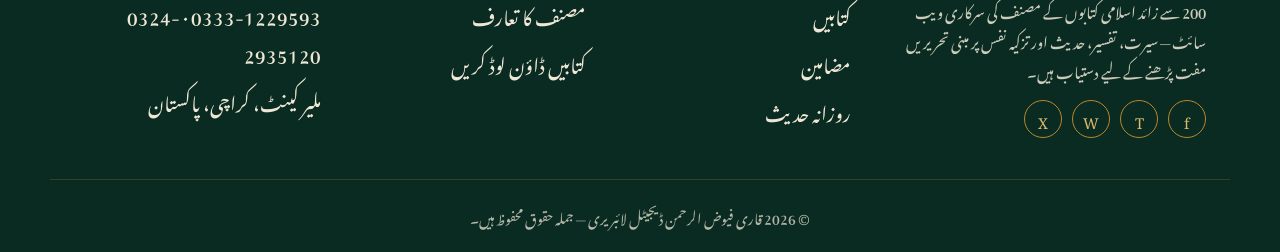
==== commit 6f94848e: "Add files via upload Update files" ====
--- a/index.html
+++ b/index.html
@@ -3,7 +3,7 @@
 <head>
 <meta charset="UTF-8">
 <meta name="viewport" content="width=device-width, initial-scale=1.0">
-<title>محمود اسلامک لائبریری | مصنف کی سرکاری ویب سائٹ</title>
+<title>قاری فیوض الرحمن ڈیجیٹل لائبریری | مصنف کی سرکاری ویب سائٹ</title>
 <meta name="description" content="اردو اسلامی کتابیں، مضامین اور روزانہ حدیث کی تصاویر — مصنف کی 200 سے زائد اسلامی کتابوں کی سرکاری ویب سائٹ۔">
 <link rel="icon" type="image/svg+xml" href="assets/images/misc/logo-mark.svg">
 
@@ -22,7 +22,7 @@
     <a href="index.html" class="brand">
       <img src="assets/images/misc/logo-mark.svg" alt="لوگو">
       <span class="brand-text">
-        <span class="brand-title">محمود اسلامک لائبریری</span>
+        <span class="brand-title">قاری فیوض الرحمن ڈیجیٹل لائبریری</span>
         <span class="brand-tag">مصنف کی سرکاری ویب سائٹ</span>
       </span>
     </a>
@@ -60,8 +60,8 @@
     <div class="hero-slide-overlay"></div>
     <div class="hero-content container">
       <div class="hero-eyebrow">تازہ ترین تصنیف</div>
-      <h1 class="hero-title">"سیرت النبی ﷺ کے <span>درخشاں پہلو</span>" اب دستیاب ہے</h1>
-      <p class="hero-desc">312 صفحات پر مشتمل یہ کتاب سیرتِ طیبہ کے اہم گوشوں کو آسان اور دلنشین انداز میں بیان کرتی ہے۔</p>
+      <h1 class="hero-title">"<span>عمل کی دعوت و تلقین</span>" اب آن لائن دستیاب ہے</h1>
+      <p class="hero-desc">مصنف کی تصنیف کردہ اس کتاب کو اب براہِ راست ویب سائٹ سے آن لائن پڑھیں یا مفت ڈاؤن لوڈ کریں۔</p>
       <div class="hero-actions">
         <a href="books.html" class="btn btn-gold">ابھی پڑھیں</a>
       </div>
@@ -95,16 +95,16 @@
     </div>
     <div class="reveal">
       <div class="eyebrow">مصنف سے تعارف</div>
-      <h2 class="author-name">مولانا [مصنف کا نام]</h2>
-      <p class="author-role">اسلامی مصنف، محقق اور خطیب</p>
+      <h2 class="author-name" data-author-name>بریگیڈیئر (ر) ڈاکٹر حافظ قاری فیوض الرحمن جدون</h2>
+      <p class="author-role" data-author-role>اسلامی مصنف، محقق و سابق ڈائریکٹر مذہبی اُمور، پاک فوج</p>
       <div class="author-bio">
-        <p>گزشتہ کئی دہائیوں سے دینِ اسلام کی خدمت میں مصروف، مصنف نے سیرت، تفسیر، حدیث، فقہ اور تزکیہ نفس جیسے موضوعات پر 200 سے زائد کتابیں تحریر کی ہیں جو دنیا بھر میں اردو خواں طبقے میں مقبول ہیں۔</p>
-        <p>آپ کی تحریروں کا مقصد قرآن و سنت کی روشنی میں دین کو آسان، عام فہم اور عملی انداز میں پیش کرنا ہے، تاکہ ہر عمر اور ہر طبقے کا قاری اس سے یکساں مستفید ہو سکے۔</p>
+        <p>۱۳ مئی ۱۹۴۱ء کو ڈھیری کہیال، ایبٹ آباد میں پیدا ہونے والے مصنف نے مدرسہ تجوید القرآن موتی بازار لاہور سے حفظِ قرآن اور قراءتِ حفص کی سند حاصل کی، پھر عربی، اسلامیات، اردو اور فارسی میں ایم اے اور پنجاب یونیورسٹی سے اسلامیات میں پی ایچ ڈی کی ڈگری حاصل کی۔</p>
+        <p>پاکستان آرمی ایجوکیشن کور میں شمولیت کے بعد طویل عرصہ پاکستان ملٹری اکیڈمی کاکول میں عربی و اسلامیات کے انسٹرکٹر اور بعد ازاں جی ایچ کیو میں مذہبی اُمور کے ڈائریکٹر کے طور پر خدمات انجام دیں۔ ریٹائرمنٹ کے بعد بھی درس و تدریس اور تصنیف و تالیف کا سلسلہ جاری رکھا۔</p>
       </div>
       <div class="author-stats">
-        <div class="author-stat"><b>200+</b><span>مطبوعہ کتابیں</span></div>
-        <div class="author-stat"><b>4</b><span>عبوری موضوعات</span></div>
-        <div class="author-stat"><b>1000+</b><span>مضامین و مقالات</span></div>
+        <div class="author-stat"><b data-author-books-count>200+</b><span>مطبوعہ کتابیں</span></div>
+        <div class="author-stat"><b data-author-articles-count>500+</b><span>مطبوعہ مقالات</span></div>
+        <div class="author-stat"><b data-author-cited-count>300+</b><span>مصنفین کے حوالہ جات</span></div>
       </div>
     </div>
   </div>
@@ -183,24 +183,24 @@
       <div class="contact-info reveal">
         <div class="info-card">
           <span class="info-icon">✉</span>
-          <div><h3>ای میل</h3><p>info@example.com</p></div>
+          <div><h3>ای میل</h3><p><a data-contact-email href="mailto:tibyaan.foyuz@gmail.com">tibyaan.foyuz@gmail.com</a></p></div>
         </div>
         <div class="info-card">
           <span class="info-icon">☎</span>
-          <div><h3>فون / واٹس ایپ</h3><p>+92 300 0000000</p></div>
+          <div><h3>فون / واٹس ایپ</h3><p data-contact-mobile>0333-1229593 · 0324-2935120</p></div>
         </div>
         <div class="info-card">
           <span class="info-icon">📍</span>
-          <div><h3>پتہ</h3><p>[ادارے کا پتہ], کراچی، پاکستان</p></div>
+          <div><h3>پتہ</h3><p data-contact-address>مکان نمبر 210، گلی نمبر 7، ڈیفنس فیز 1، ملیر کینٹ، کراچی</p></div>
         </div>
         <div class="info-card">
           <div>
             <h3>سوشل میڈیا</h3>
             <div class="social-row">
-              <a href="#" aria-label="فیس بک">f</a>
-              <a href="#" aria-label="یوٹیوب">▶</a>
-              <a href="#" aria-label="واٹس ایپ">W</a>
-              <a href="#" aria-label="ایکس">X</a>
+              <a data-social-facebook href="#" target="_blank" rel="noopener" aria-label="فیس بک">f</a>
+              <a data-social-twitter href="#" target="_blank" rel="noopener" aria-label="ایکس">X</a>
+              <a data-social-whatsapp href="#" target="_blank" rel="noopener" aria-label="واٹس ایپ">W</a>
+              <a data-social-telegram href="#" target="_blank" rel="noopener" aria-label="ٹیلیگرام">T</a>
             </div>
           </div>
         </div>
@@ -215,10 +215,12 @@
     <div class="section-head reveal">
       <div class="eyebrow">لوکیشن</div>
       <h2 class="section-title">ہمارا مقام</h2>
+      <p class="section-sub">ملیر کینٹ، کراچی</p>
     </div>
     <div class="map-frame reveal">
       <iframe
-        src="https://www.google.com/maps?q=Karachi,Pakistan&output=embed"
+        data-map-frame
+        src="https://www.google.com/maps?q=Malir%20Cantt%2C%20Karachi%2C%20Pakistan&output=embed"
         loading="lazy"
         referrerpolicy="no-referrer-when-downgrade"
         title="نقشے پر مقام"></iframe>
@@ -234,14 +236,14 @@
     <div>
       <div class="footer-brand">
         <img src="assets/images/misc/logo-mark.svg" alt="لوگو">
-        <span>محمود اسلامک لائبریری</span>
+        <span>قاری فیوض الرحمن ڈیجیٹل لائبریری</span>
       </div>
       <p class="footer-desc">200 سے زائد اسلامی کتابوں کے مصنف کی سرکاری ویب سائٹ — سیرت، تفسیر، حدیث اور تزکیہ نفس پر مبنی تحریریں مفت پڑھنے کے لیے دستیاب ہیں۔</p>
       <div class="footer-social">
-        <a href="#" aria-label="فیس بک">f</a>
-        <a href="#" aria-label="یوٹیوب">▶</a>
-        <a href="#" aria-label="واٹس ایپ">W</a>
-        <a href="#" aria-label="ایکس">X</a>
+        <a data-social-facebook href="#" target="_blank" rel="noopener" aria-label="فیس بک">f</a>
+        <a data-social-telegram href="#" target="_blank" rel="noopener" aria-label="ٹیلیگرام">T</a>
+        <a data-social-whatsapp href="#" target="_blank" rel="noopener" aria-label="واٹس ایپ">W</a>
+        <a data-social-twitter href="#" target="_blank" rel="noopener" aria-label="ایکس">X</a>
       </div>
     </div>
     <div class="footer-col">
@@ -264,14 +266,14 @@
     <div class="footer-col">
       <h4>رابطہ کی تفصیلات</h4>
       <ul>
-        <li>info@example.com</li>
-        <li>+92 300 0000000</li>
-        <li>کراچی، پاکستان</li>
+        <li><a data-contact-email href="mailto:tibyaan.foyuz@gmail.com">tibyaan.foyuz@gmail.com</a></li>
+        <li data-contact-mobile>0333-1229593 · 0324-2935120</li>
+        <li>ملیر کینٹ، کراچی، پاکستان</li>
       </ul>
     </div>
   </div>
   <div class="footer-bottom container">
-    © <span id="year"></span> محمود اسلامک لائبریری — جملہ حقوق محفوظ ہیں۔
+    © <span id="year"></span> قاری فیوض الرحمن ڈیجیٹل لائبریری — جملہ حقوق محفوظ ہیں۔
   </div>
 </footer>
 
